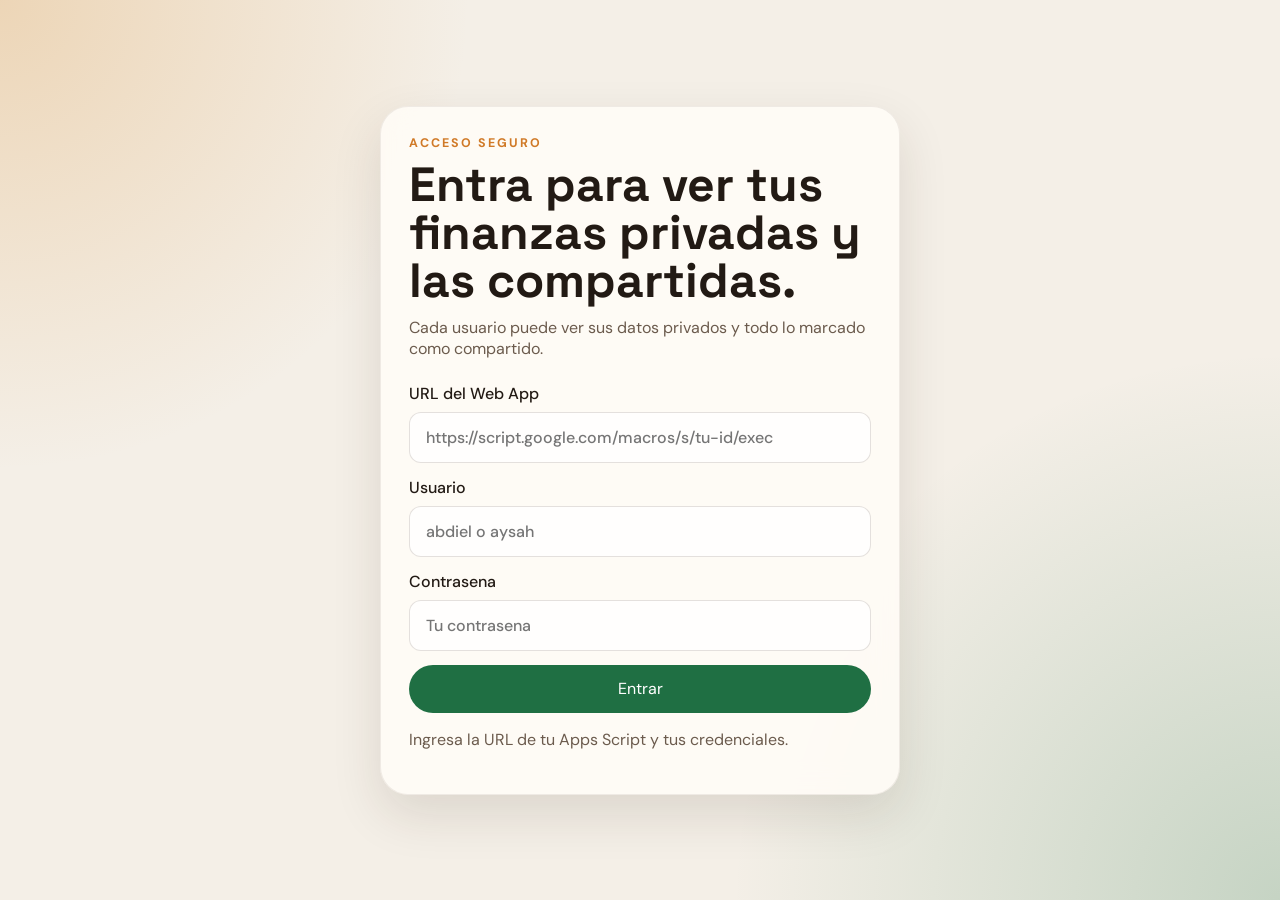
==== index.html @ fa65651a "Initial commit: SharedWallet app" ====
<!DOCTYPE html>
<html lang="es">
<head>
  <meta charset="UTF-8">
  <meta name="viewport" content="width=device-width, initial-scale=1.0">
  <title>Mis Finanzas</title>
  <link rel="preconnect" href="https://fonts.googleapis.com">
  <link rel="preconnect" href="https://fonts.gstatic.com" crossorigin>
  <link href="https://fonts.googleapis.com/css2?family=Space+Grotesk:wght@400;500;700&family=DM+Sans:wght@400;500;700&display=swap" rel="stylesheet">
  <link rel="stylesheet" href="./styles.css">
</head>
<body>
  <section id="authView" class="auth-screen">
    <div class="auth-card">
      <p class="eyebrow">Acceso seguro</p>
      <h1>Entra para ver tus finanzas privadas y las compartidas.</h1>
      <p class="auth-copy">
        Cada usuario puede ver sus datos privados y todo lo marcado como compartido.
      </p>

      <form id="loginForm" class="stack-form">
        <label>
          URL del Web App
          <input id="apiUrl" name="apiUrl" type="url" placeholder="https://script.google.com/macros/s/tu-id/exec" required>
        </label>

        <label>
          Usuario
          <input name="username" type="text" placeholder="abdiel o aysah" required>
        </label>

        <label>
          Contrasena
          <input name="password" type="password" placeholder="Tu contrasena" required>
        </label>

        <button type="submit" class="btn btn-primary">Entrar</button>
      </form>

      <p id="authStatus" class="status-message">Ingresa la URL de tu Apps Script y tus credenciales.</p>
    </div>
  </section>

  <div id="appView" class="app-view is-hidden">
    <div class="page-shell">
      <header class="hero">
        <div class="hero-copy-block">
          <p class="eyebrow">Mis Finanzas</p>
          <h1>Controla lo tuyo y lo compartido en un solo lugar.</h1>
          <p class="hero-copy">
            Tu panel muestra solo tus movimientos privados y todo lo compartido con tu pareja.
          </p>
        </div>

        <div class="hero-card">
          <p class="hero-card-label">Sesion actual</p>
          <strong id="heroBalance">$0.00</strong>
          <span id="heroStatus">Sincronizando tu informacion.</span>
          <div class="hero-user">
            <span id="sessionUserBadge" class="user-badge">-</span>
            <button id="logoutButton" type="button" class="btn btn-ghost">Salir</button>
          </div>
        </div>
      </header>

      <main class="layout">
        <section class="panel panel-config">
          <div class="section-title">
            <h2>Conexion</h2>
            <p>Gestiona la sincronizacion de la sesion activa.</p>
          </div>

          <form id="configForm" class="stack-form">
            <label for="savedApiUrl">URL del Web App</label>
            <input id="savedApiUrl" name="savedApiUrl" type="url" placeholder="https://script.google.com/macros/s/tu-id/exec" required>
            <button type="submit" class="btn btn-primary">Guardar URL</button>
          </form>

          <div class="config-actions">
            <button id="syncButton" class="btn btn-secondary" type="button">Sincronizar</button>
          </div>

          <p id="connectionStatus" class="status-message">Sesion iniciada correctamente.</p>
        </section>

        <section class="panel panel-summary">
          <div class="section-title">
            <h2>Resumen del mes</h2>
            <p>Solo se muestran tus datos privados y todo lo compartido.</p>
          </div>

          <div class="summary-grid">
            <article class="metric-card income">
              <span>Ingresos</span>
              <strong id="incomeTotal">$0.00</strong>
            </article>
            <article class="metric-card expense">
              <span>Gastos</span>
              <strong id="expenseTotal">$0.00</strong>
            </article>
            <article class="metric-card balance">
              <span>Balance</span>
              <strong id="balanceTotal">$0.00</strong>
            </article>
            <article class="metric-card count">
              <span>Ahorro</span>
              <strong id="savingTotal">$0.00</strong>
            </article>
          </div>
        </section>

        <section class="panel panel-form">
          <div class="section-title">
            <h2>Nuevo movimiento</h2>
            <p>El registro se guarda a tu nombre y puedes elegir si sera privado o compartido.</p>
          </div>

          <form id="movementForm" class="grid-form">
            <label>
              Fecha
              <input name="fecha" type="date" required>
            </label>

            <label>
              Tipo
              <select name="tipo" required>
                <option value="GASTO">Gasto</option>
                <option value="INGRESO">Ingreso</option>
                <option value="TRANSFERENCIA">Transferencia</option>
              </select>
            </label>

            <label>
              Alcance
              <select name="scope" required>
                <option value="PRIVADO">Privado</option>
                <option value="COMPARTIDO">Compartido</option>
              </select>
            </label>

            <label>
              Cuenta
              <select name="cuenta" required></select>
            </label>

            <label>
              Categoria
              <select name="categoria" required></select>
            </label>

            <label>
              Metodo de pago
              <select name="metodo_pago" required></select>
            </label>

            <label>
              Monto
              <input name="monto" type="number" min="0.01" step="0.01" placeholder="0.00" required>
            </label>

            <label>
              Recurrente
              <select name="recurrente">
                <option value="NO">No</option>
                <option value="SI">Si</option>
              </select>
            </label>

            <label class="full-width">
              Descripcion
              <input name="descripcion" type="text" maxlength="120" placeholder="Ej. supermercado, gasolina, salario, ahorro del mes">
            </label>

            <button type="submit" class="btn btn-primary full-width">Guardar movimiento</button>
          </form>
        </section>

        <section class="panel panel-filters">
          <div class="section-title">
            <h2>Filtros</h2>
            <p>Explora tus movimientos por mes, categoria y alcance.</p>
          </div>

          <form id="filtersForm" class="filters-grid">
            <label>
              Mes
              <input name="mes" type="month">
            </label>

            <label>
              Alcance
              <select name="scope">
                <option value="">Todos</option>
                <option value="PRIVADO">Privado</option>
                <option value="COMPARTIDO">Compartido</option>
              </select>
            </label>

            <label>
              Categoria
              <select name="categoria">
                <option value="">Todas</option>
              </select>
            </label>
          </form>
        </section>

        <section class="panel panel-table">
          <div class="section-title">
            <h2>Movimientos</h2>
            <p>Historial visible para tu usuario.</p>
          </div>

          <div class="table-wrapper">
            <table>
              <thead>
                <tr>
                  <th>Fecha</th>
                  <th>Tipo</th>
                  <th>Alcance</th>
                  <th>Registrado por</th>
                  <th>Categoria</th>
                  <th>Cuenta</th>
                  <th>Metodo</th>
                  <th>Descripcion</th>
                  <th>Monto</th>
                </tr>
              </thead>
              <tbody id="movementsTable"></tbody>
            </table>
          </div>
        </section>

        <section class="panel panel-savings">
          <div class="section-title">
            <h2>Metas de ahorro</h2>
            <p>Crea metas privadas o compartidas segun corresponda.</p>
          </div>

          <form id="savingGoalForm" class="goal-form">
            <label>
              Meta
              <input name="meta" type="text" maxlength="80" placeholder="Ej. Fondo de emergencia" required>
            </label>

            <label>
              Alcance
              <select name="scope" required>
                <option value="PRIVADO">Privado</option>
                <option value="COMPARTIDO">Compartido</option>
              </select>
            </label>

            <label>
              Objetivo
              <input name="objetivo_monto" type="number" min="0.01" step="0.01" placeholder="0.00" required>
            </label>

            <label>
              Fecha objetivo
              <input name="fecha_objetivo" type="date" required>
            </label>

            <button type="submit" class="btn btn-primary">Agregar meta</button>
          </form>

          <div id="savingsGoals" class="goals-grid"></div>
        </section>
      </main>
    </div>
  </div>

  <template id="movementRowTemplate">
    <tr>
      <td data-field="fecha" data-label="Fecha"></td>
      <td data-field="tipo" data-label="Tipo"></td>
      <td data-field="scope" data-label="Alcance"></td>
      <td data-field="owner" data-label="Registrado por"></td>
      <td data-field="categoria" data-label="Categoria"></td>
      <td data-field="cuenta" data-label="Cuenta"></td>
      <td data-field="metodo_pago" data-label="Metodo"></td>
      <td data-field="descripcion" data-label="Descripcion"></td>
      <td data-field="monto" data-label="Monto"></td>
    </tr>
  </template>

  <template id="goalCardTemplate">
    <article class="goal-card">
      <div class="goal-head">
        <div>
          <span data-field="scope" class="goal-person"></span>
          <h3 data-field="meta"></h3>
        </div>
        <strong data-field="owner"></strong>
      </div>
      <p class="goal-date">Meta para <span data-field="fecha_objetivo"></span></p>
      <div class="goal-bar">
        <span data-field="progressFill"></span>
      </div>
      <p class="goal-values">
        Ahorrado: <strong data-field="saldo_actual"></strong> de <strong data-field="objetivo_monto"></strong>
      </p>
    </article>
  </template>

  <script src="./app.js"></script>
</body>
</html>
---- styles.css ----
:root {
  --bg: #f4efe7;
  --bg-accent: radial-gradient(circle at top left, rgba(223, 166, 93, 0.35), transparent 30%),
    radial-gradient(circle at bottom right, rgba(33, 115, 70, 0.22), transparent 35%);
  --panel: rgba(255, 252, 247, 0.9);
  --panel-border: rgba(65, 48, 34, 0.08);
  --text: #221a14;
  --muted: #6b5b4d;
  --primary: #1f6f43;
  --primary-dark: #155030;
  --accent: #d07a28;
  --danger: #b84533;
  --info: #2667a8;
  --shadow: 0 20px 50px rgba(53, 35, 16, 0.12);
  --radius-lg: 28px;
  --radius-md: 18px;
  --radius-sm: 12px;
}

* {
  box-sizing: border-box;
}

body {
  margin: 0;
  min-height: 100vh;
  font-family: "DM Sans", sans-serif;
  color: var(--text);
  background: var(--bg);
  background-image: var(--bg-accent);
  -webkit-text-size-adjust: 100%;
}

.is-hidden {
  display: none !important;
}

.auth-screen {
  min-height: 100vh;
  display: grid;
  place-items: center;
  padding: 24px;
}

.auth-card {
  width: min(100%, 520px);
  border: 1px solid var(--panel-border);
  background: var(--panel);
  backdrop-filter: blur(14px);
  box-shadow: var(--shadow);
  border-radius: var(--radius-lg);
  padding: 28px;
}

.auth-card h1 {
  font-family: "Space Grotesk", sans-serif;
  font-size: clamp(2rem, 6vw, 3rem);
  line-height: 1;
  margin: 0;
}

.auth-copy {
  color: var(--muted);
  margin: 12px 0 24px;
}

.app-view {
  min-height: 100vh;
}

button,
input,
select {
  font: inherit;
}

.page-shell {
  width: min(1240px, calc(100% - 32px));
  margin: 0 auto;
  padding: 36px 0 48px;
}

.hero-copy-block {
  min-width: 0;
}

.hero {
  display: grid;
  grid-template-columns: 1.5fr 0.9fr;
  gap: 20px;
  align-items: stretch;
  margin-bottom: 24px;
}

.hero h1,
.section-title h2,
.goal-card h3 {
  font-family: "Space Grotesk", sans-serif;
  margin: 0;
}

.hero h1 {
  font-size: clamp(2.2rem, 5vw, 4rem);
  line-height: 0.97;
  max-width: 11ch;
}

.eyebrow {
  margin: 0 0 10px;
  color: var(--accent);
  text-transform: uppercase;
  letter-spacing: 0.16em;
  font-size: 0.78rem;
  font-weight: 700;
}

.hero-copy,
.section-title p,
.status-message,
.metric-card p,
.goal-date,
.goal-values,
.goal-empty {
  color: var(--muted);
}

.hero-card,
.panel,
.goal-card {
  border: 1px solid var(--panel-border);
  background: var(--panel);
  backdrop-filter: blur(14px);
  box-shadow: var(--shadow);
}

.hero-card {
  border-radius: var(--radius-lg);
  padding: 28px;
  display: flex;
  flex-direction: column;
  justify-content: center;
  gap: 10px;
}

.hero-card-label,
.goal-person {
  margin: 0;
  text-transform: uppercase;
  font-size: 0.78rem;
  letter-spacing: 0.12em;
  color: var(--muted);
}

.hero-card strong {
  font-family: "Space Grotesk", sans-serif;
  font-size: clamp(2rem, 4vw, 3rem);
}

.hero-user {
  display: flex;
  gap: 10px;
  align-items: center;
  margin-top: 6px;
  flex-wrap: wrap;
}

.user-badge {
  display: inline-flex;
  align-items: center;
  justify-content: center;
  min-height: 40px;
  padding: 8px 14px;
  border-radius: 999px;
  background: rgba(31, 111, 67, 0.12);
  color: var(--primary);
  font-weight: 700;
}

.layout {
  display: grid;
  grid-template-columns: repeat(12, 1fr);
  gap: 20px;
}

.panel {
  border-radius: var(--radius-lg);
  padding: 24px;
  min-width: 0;
}

.panel-config {
  grid-column: span 4;
}

.panel-summary {
  grid-column: span 8;
}

.panel-form,
.panel-table,
.panel-savings {
  grid-column: span 12;
}

.panel-filters {
  grid-column: span 12;
}

.section-title {
  margin-bottom: 20px;
}

.section-title p {
  margin: 8px 0 0;
}

.stack-form,
.grid-form,
.filters-grid,
.goal-form {
  display: grid;
  gap: 14px;
}

.grid-form {
  grid-template-columns: repeat(4, minmax(0, 1fr));
}

.filters-grid {
  grid-template-columns: repeat(3, minmax(0, 1fr));
}

.goal-form {
  grid-template-columns: 2fr 1fr 1fr 1fr auto;
  align-items: end;
}

label {
  display: grid;
  gap: 8px;
  font-weight: 500;
}

input,
select {
  width: 100%;
  min-width: 0;
  border: 1px solid rgba(65, 48, 34, 0.14);
  border-radius: var(--radius-sm);
  background: rgba(255, 255, 255, 0.75);
  padding: 14px 16px;
  color: var(--text);
}

input:focus,
select:focus {
  outline: 2px solid rgba(31, 111, 67, 0.2);
  border-color: var(--primary);
}

.full-width {
  grid-column: 1 / -1;
}

.config-actions {
  display: flex;
  gap: 10px;
  margin-top: 14px;
  flex-wrap: wrap;
}

.btn {
  border: none;
  border-radius: 999px;
  padding: 13px 18px;
  min-height: 48px;
  cursor: pointer;
  transition: transform 160ms ease, background 160ms ease;
}

.btn:hover {
  transform: translateY(-1px);
}

.btn-primary {
  background: var(--primary);
  color: #fff;
}

.btn-primary:hover {
  background: var(--primary-dark);
}

.btn-secondary {
  background: rgba(31, 111, 67, 0.12);
  color: var(--primary);
}

.btn-ghost {
  background: rgba(208, 122, 40, 0.12);
  color: #9a581d;
}

.summary-grid {
  display: grid;
  grid-template-columns: repeat(4, minmax(0, 1fr));
  gap: 16px;
}

.metric-card {
  border-radius: var(--radius-md);
  padding: 18px;
  min-height: 150px;
  display: grid;
  align-content: space-between;
  gap: 12px;
}

.metric-card span {
  color: var(--muted);
}

.metric-card strong {
  font-family: "Space Grotesk", sans-serif;
  font-size: clamp(1.6rem, 3vw, 2.3rem);
}

.metric-card.income {
  background: rgba(31, 111, 67, 0.1);
}

.metric-card.expense {
  background: rgba(184, 69, 51, 0.12);
}

.metric-card.balance {
  background: rgba(208, 122, 40, 0.12);
}

.metric-card.count {
  background: rgba(38, 103, 168, 0.12);
}

.table-wrapper {
  overflow-x: auto;
  -webkit-overflow-scrolling: touch;
}

table {
  width: 100%;
  border-collapse: collapse;
}

th,
td {
  padding: 14px 10px;
  text-align: left;
  border-bottom: 1px solid rgba(65, 48, 34, 0.08);
  vertical-align: top;
}

th {
  color: var(--muted);
  font-size: 0.9rem;
}

tbody tr:last-child td {
  border-bottom: none;
}

.chip-income,
.chip-expense,
.chip-transfer,
.chip-private {
  display: inline-flex;
  align-items: center;
  justify-content: center;
  border-radius: 999px;
  padding: 6px 10px;
  font-size: 0.82rem;
  font-weight: 700;
}

.chip-income {
  background: rgba(31, 111, 67, 0.14);
  color: var(--primary);
}

.chip-expense {
  background: rgba(184, 69, 51, 0.14);
  color: var(--danger);
}

.chip-transfer {
  background: rgba(38, 103, 168, 0.14);
  color: var(--info);
}

.chip-private {
  background: rgba(34, 26, 20, 0.1);
  color: var(--text);
}

.amount-income {
  color: var(--primary);
  font-weight: 700;
}

.amount-expense {
  color: var(--danger);
  font-weight: 700;
}

.amount-transfer {
  color: var(--info);
  font-weight: 700;
}

.goals-grid {
  display: grid;
  grid-template-columns: repeat(2, minmax(0, 1fr));
  gap: 16px;
  margin-top: 20px;
}

.goal-card {
  border-radius: var(--radius-md);
  padding: 20px;
}

.goal-head {
  display: flex;
  justify-content: space-between;
  gap: 16px;
  align-items: start;
}

.goal-head strong {
  font-family: "Space Grotesk", sans-serif;
  font-size: 1.5rem;
}

.goal-date,
.goal-values {
  margin: 14px 0 0;
}

.goal-bar {
  height: 12px;
  margin-top: 18px;
  border-radius: 999px;
  background: rgba(34, 26, 20, 0.08);
  overflow: hidden;
}

.goal-bar span {
  display: block;
  height: 100%;
  width: 0;
  background: linear-gradient(90deg, var(--primary), var(--accent));
  border-radius: inherit;
}

.goal-empty {
  padding: 18px;
  border-radius: var(--radius-md);
  background: rgba(255, 255, 255, 0.45);
}

@media (max-width: 1100px) {
  .page-shell {
    width: min(980px, calc(100% - 24px));
    padding: 28px 0 40px;
  }

  .grid-form {
    grid-template-columns: repeat(2, minmax(0, 1fr));
  }

  .goal-form {
    grid-template-columns: repeat(2, minmax(0, 1fr));
  }

  .summary-grid {
    grid-template-columns: repeat(2, minmax(0, 1fr));
  }
}

@media (max-width: 920px) {
  .hero,
  .layout,
  .summary-grid,
  .grid-form,
  .filters-grid,
  .goal-form,
  .goals-grid {
    grid-template-columns: 1fr;
  }

  .panel-config,
  .panel-summary,
  .panel-form,
  .panel-filters,
  .panel-table,
  .panel-savings {
    grid-column: auto;
  }

  .hero {
    gap: 16px;
  }

  .hero h1 {
    max-width: none;
  }

  .panel {
    padding: 20px;
  }

  .config-actions {
    display: grid;
    grid-template-columns: 1fr 1fr;
  }
}

@media (max-width: 640px) {
  .page-shell {
    width: calc(100% - 20px);
    padding: 18px 0 28px;
  }

  .hero {
    margin-bottom: 18px;
  }

  .hero-card,
  .panel {
    border-radius: 22px;
  }

  .hero-card {
    padding: 22px;
  }

  .panel {
    padding: 16px;
  }

  .hero h1 {
    font-size: clamp(1.9rem, 9vw, 2.6rem);
  }

  .section-title {
    margin-bottom: 16px;
  }

  .config-actions,
  .grid-form,
  .filters-grid,
  .goal-form,
  .summary-grid,
  .goals-grid {
    grid-template-columns: 1fr;
  }

  .stack-form,
  .grid-form,
  .filters-grid,
  .goal-form {
    gap: 12px;
  }

  .btn {
    width: 100%;
  }

  .metric-card {
    min-height: auto;
    padding: 16px;
  }

  .goal-card {
    padding: 16px;
  }

  .goal-head {
    flex-direction: column;
    align-items: flex-start;
  }

  .auth-screen {
    padding: 16px;
  }

  .auth-card {
    padding: 20px;
    border-radius: 22px;
  }

  .hero-user {
    display: grid;
    grid-template-columns: 1fr;
  }

  .table-wrapper {
    overflow: visible;
  }

  table,
  thead,
  tbody,
  tr,
  td {
    display: block;
    width: 100%;
  }

  thead {
    display: none;
  }

  tbody {
    display: grid;
    gap: 12px;
  }

  tbody tr {
    border: 1px solid rgba(65, 48, 34, 0.08);
    border-radius: 18px;
    background: rgba(255, 255, 255, 0.55);
    padding: 10px 12px;
  }

  tbody td {
    border-bottom: none;
    padding: 8px 0;
    display: grid;
    grid-template-columns: 92px 1fr;
    gap: 12px;
    align-items: start;
  }

  tbody td::before {
    content: attr(data-label);
    color: var(--muted);
    font-size: 0.82rem;
    font-weight: 700;
    text-transform: uppercase;
    letter-spacing: 0.06em;
  }
}

@media (max-width: 420px) {
  .page-shell {
    width: calc(100% - 16px);
  }

  .hero-card strong,
  .metric-card strong {
    word-break: break-word;
  }

  tbody td {
    grid-template-columns: 1fr;
    gap: 6px;
  }
}
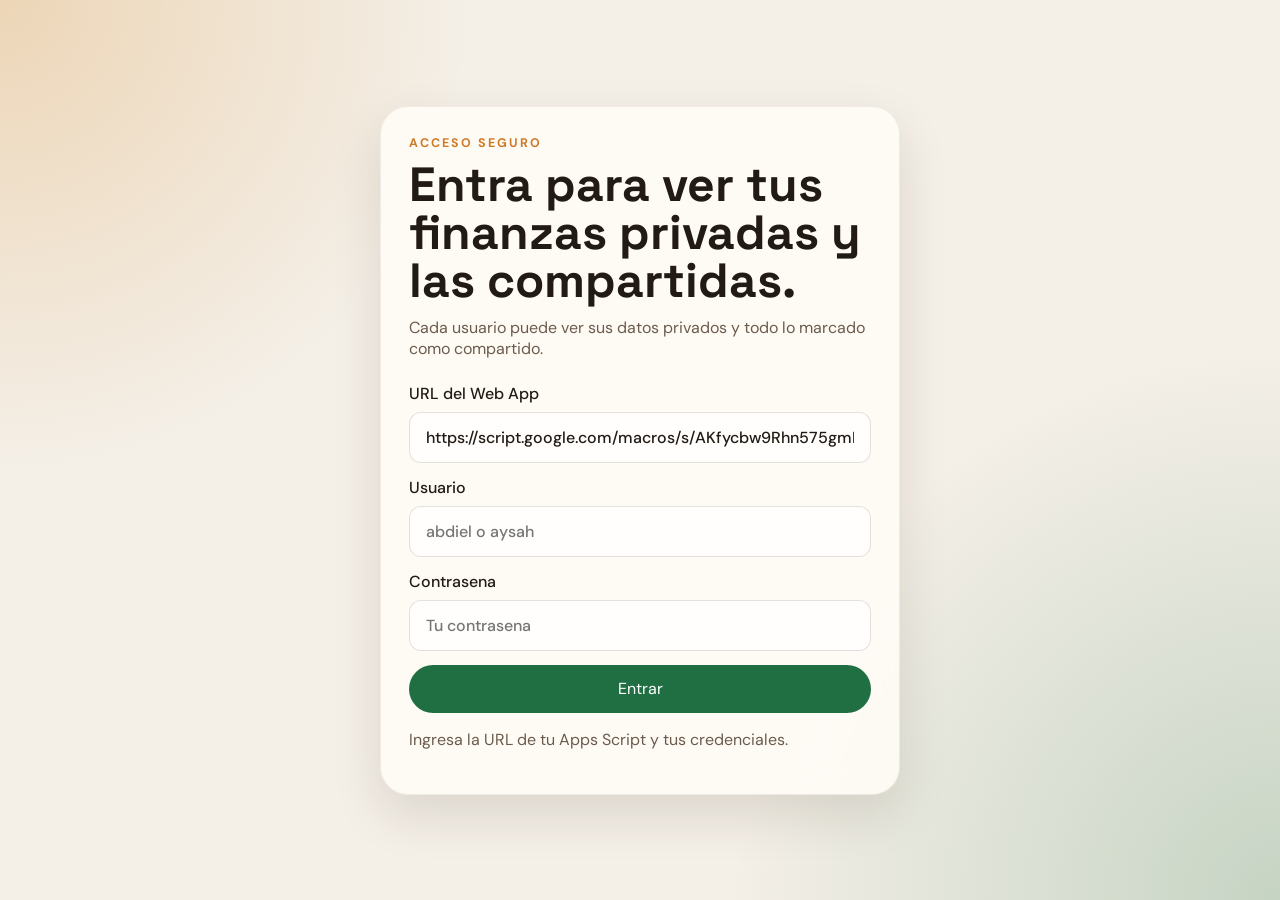
==== commit 074c0e12: "Configurar URL fija y remover panel de conexion" ====
--- a/index.html
+++ b/index.html
@@ -64,25 +64,6 @@
       </header>
 
       <main class="layout">
-        <section class="panel panel-config">
-          <div class="section-title">
-            <h2>Conexion</h2>
-            <p>Gestiona la sincronizacion de la sesion activa.</p>
-          </div>
-
-          <form id="configForm" class="stack-form">
-            <label for="savedApiUrl">URL del Web App</label>
-            <input id="savedApiUrl" name="savedApiUrl" type="url" placeholder="https://script.google.com/macros/s/tu-id/exec" required>
-            <button type="submit" class="btn btn-primary">Guardar URL</button>
-          </form>
-
-          <div class="config-actions">
-            <button id="syncButton" class="btn btn-secondary" type="button">Sincronizar</button>
-          </div>
-
-          <p id="connectionStatus" class="status-message">Sesion iniciada correctamente.</p>
-        </section>
-
         <section class="panel panel-summary">
           <div class="section-title">
             <h2>Resumen del mes</h2>
@@ -303,6 +284,7 @@
     </article>
   </template>
 
+  <script src="./config.js"></script>
   <script src="./app.js"></script>
 </body>
 </html>
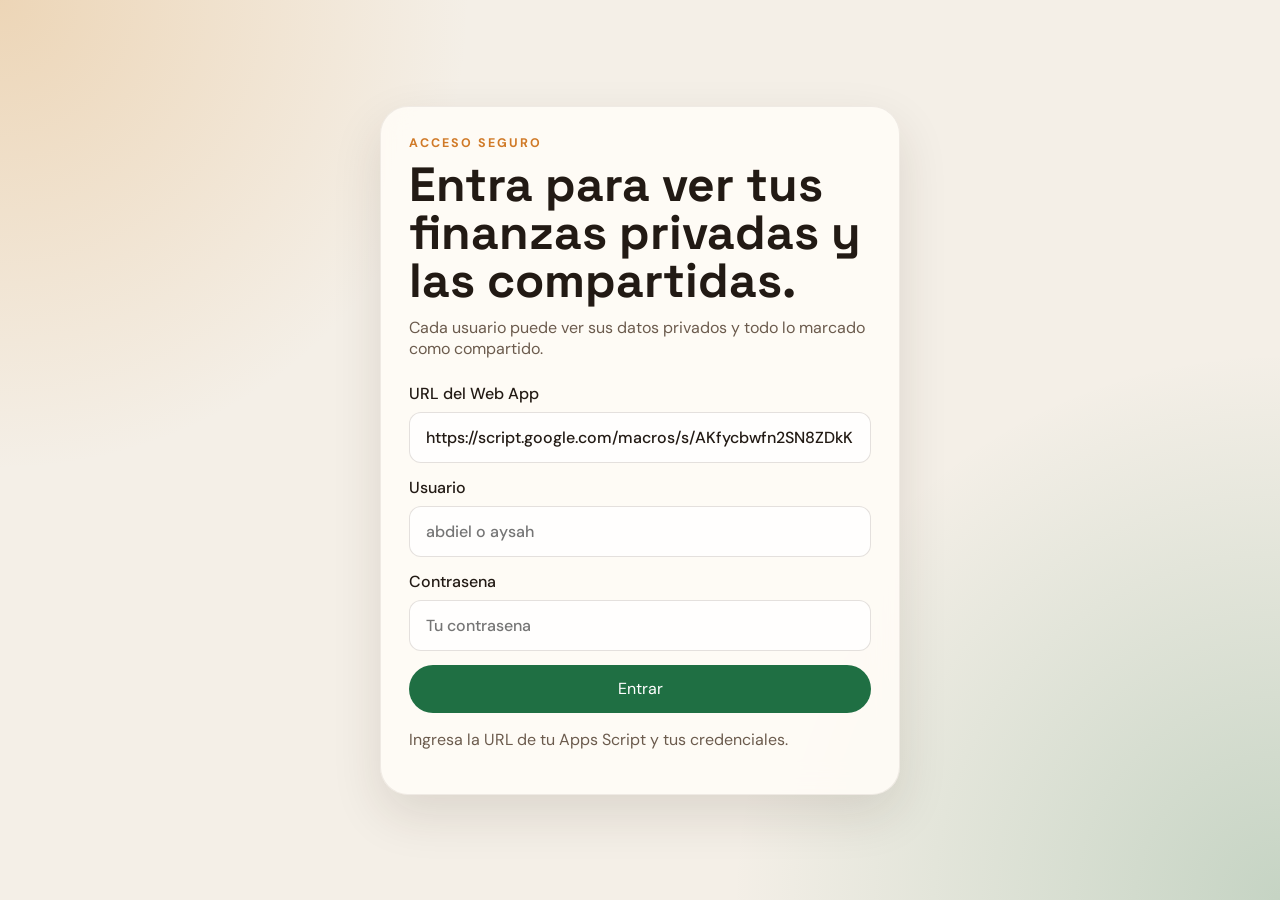
==== commit 77f34ca5: "Add goal contributions and sheet formatting fixes" ====
--- a/index.html
+++ b/index.html
@@ -281,6 +281,17 @@
       <p class="goal-values">
         Ahorrado: <strong data-field="saldo_actual"></strong> de <strong data-field="objetivo_monto"></strong>
       </p>
+      <div class="goal-actions">
+        <button type="button" class="btn btn-secondary" data-action="toggle-contribution">Anadir aporte</button>
+        <button type="button" class="btn btn-ghost" data-action="delete-goal">Eliminar meta</button>
+      </div>
+      <form class="goal-contribution-form is-hidden" data-role="contribution-form">
+        <label>
+          Nuevo aporte
+          <input type="number" name="amount" min="0.01" step="0.01" placeholder="0.00" required>
+        </label>
+        <button type="submit" class="btn btn-primary">Guardar aporte</button>
+      </form>
     </article>
   </template>
 
--- a/styles.css
+++ b/styles.css
@@ -193,7 +193,7 @@
 }
 
 .panel-summary {
-  grid-column: span 8;
+  grid-column: span 12;
 }
 
 .panel-form,
@@ -229,6 +229,7 @@
 .filters-grid {
   grid-template-columns: repeat(3, minmax(0, 1fr));
 }
+
 
 .goal-form {
   grid-template-columns: 2fr 1fr 1fr 1fr auto;
@@ -323,6 +324,10 @@
 .metric-card strong {
   font-family: "Space Grotesk", sans-serif;
   font-size: clamp(1.6rem, 3vw, 2.3rem);
+  display: block;
+  line-height: 1.05;
+  overflow-wrap: anywhere;
+  word-break: break-word;
 }
 
 .metric-card.income {
@@ -445,6 +450,29 @@
   margin: 14px 0 0;
 }
 
+.goal-actions {
+  display: flex;
+  gap: 10px;
+  margin-top: 18px;
+  flex-wrap: wrap;
+}
+
+.goal-actions .btn {
+  width: auto;
+}
+
+.goal-contribution-form {
+  display: grid;
+  grid-template-columns: 1fr auto;
+  gap: 10px;
+  margin-top: 14px;
+  align-items: end;
+}
+
+.goal-contribution-form label {
+  margin: 0;
+}
+
 .goal-bar {
   height: 12px;
   margin-top: 18px;
@@ -603,6 +631,12 @@
     grid-template-columns: 1fr;
   }
 
+  .goal-actions,
+  .goal-contribution-form {
+    display: grid;
+    grid-template-columns: 1fr;
+  }
+
   .table-wrapper {
     overflow: visible;
   }
